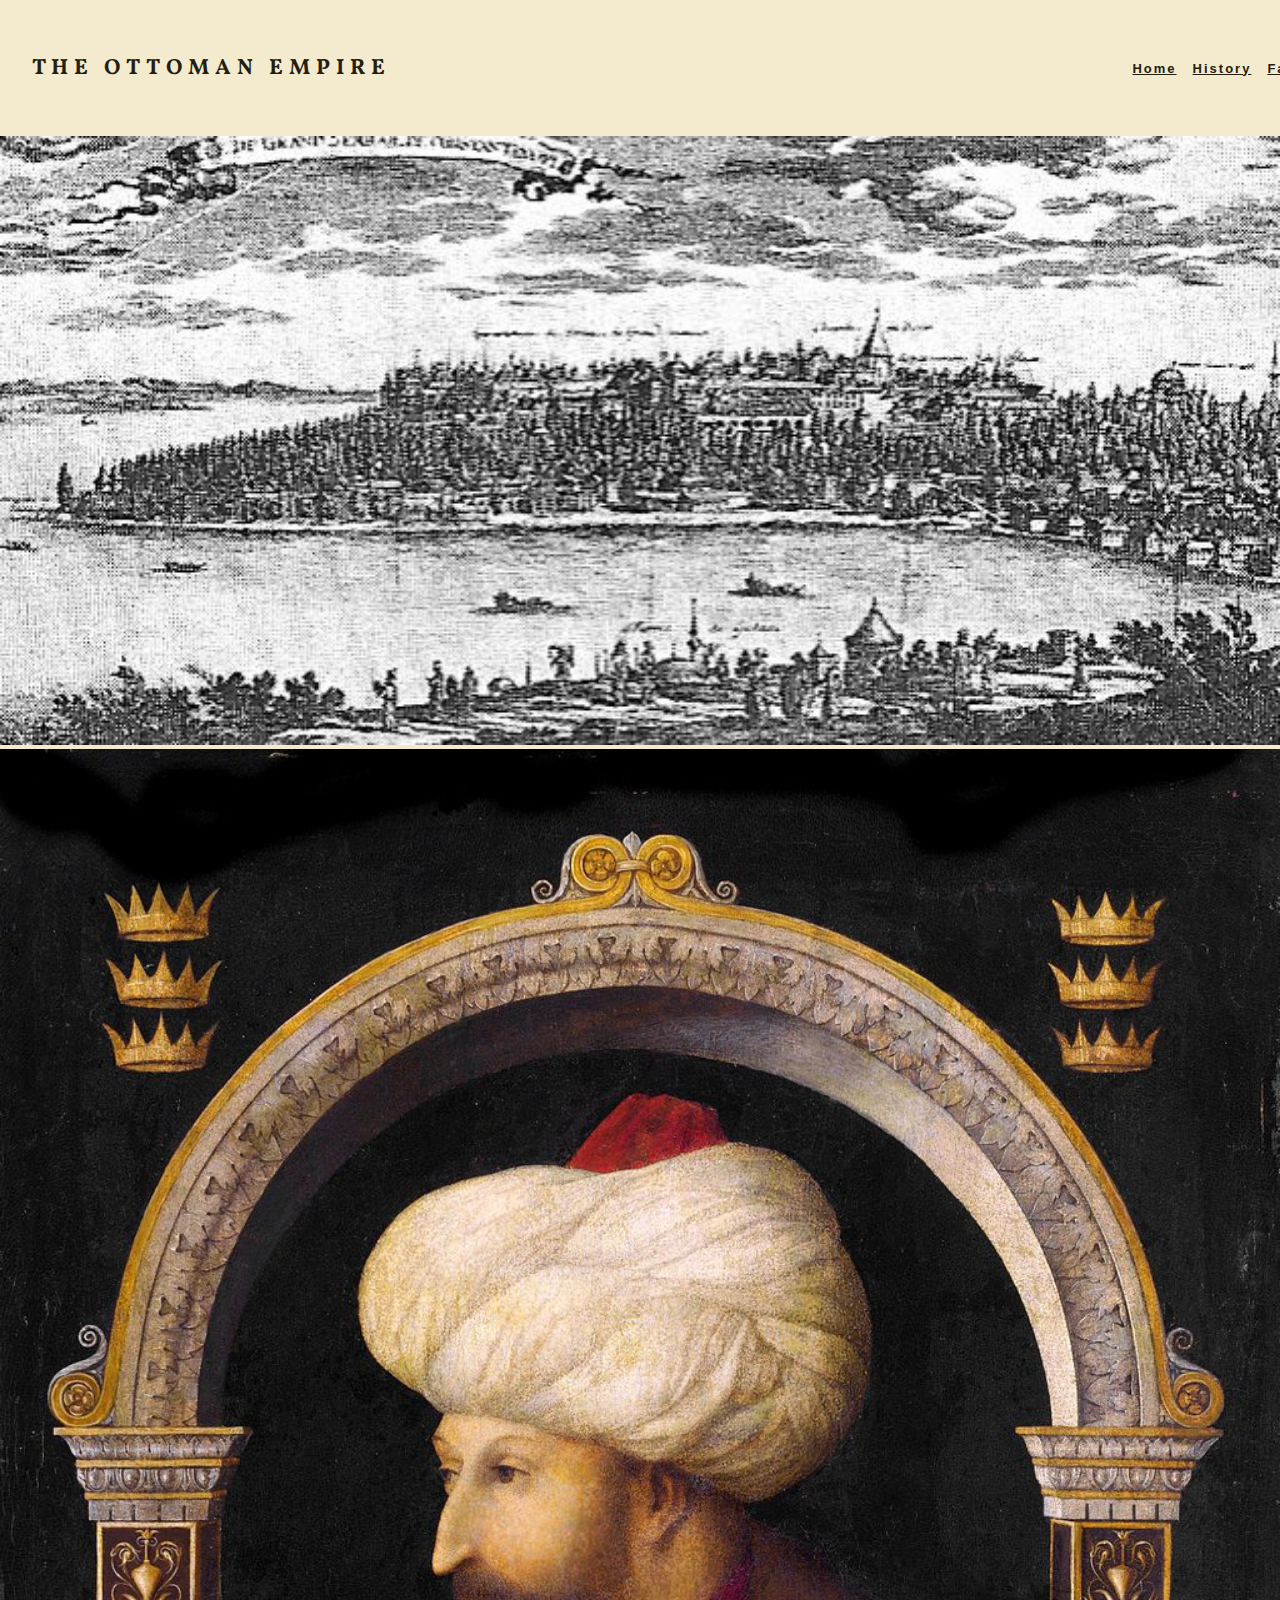
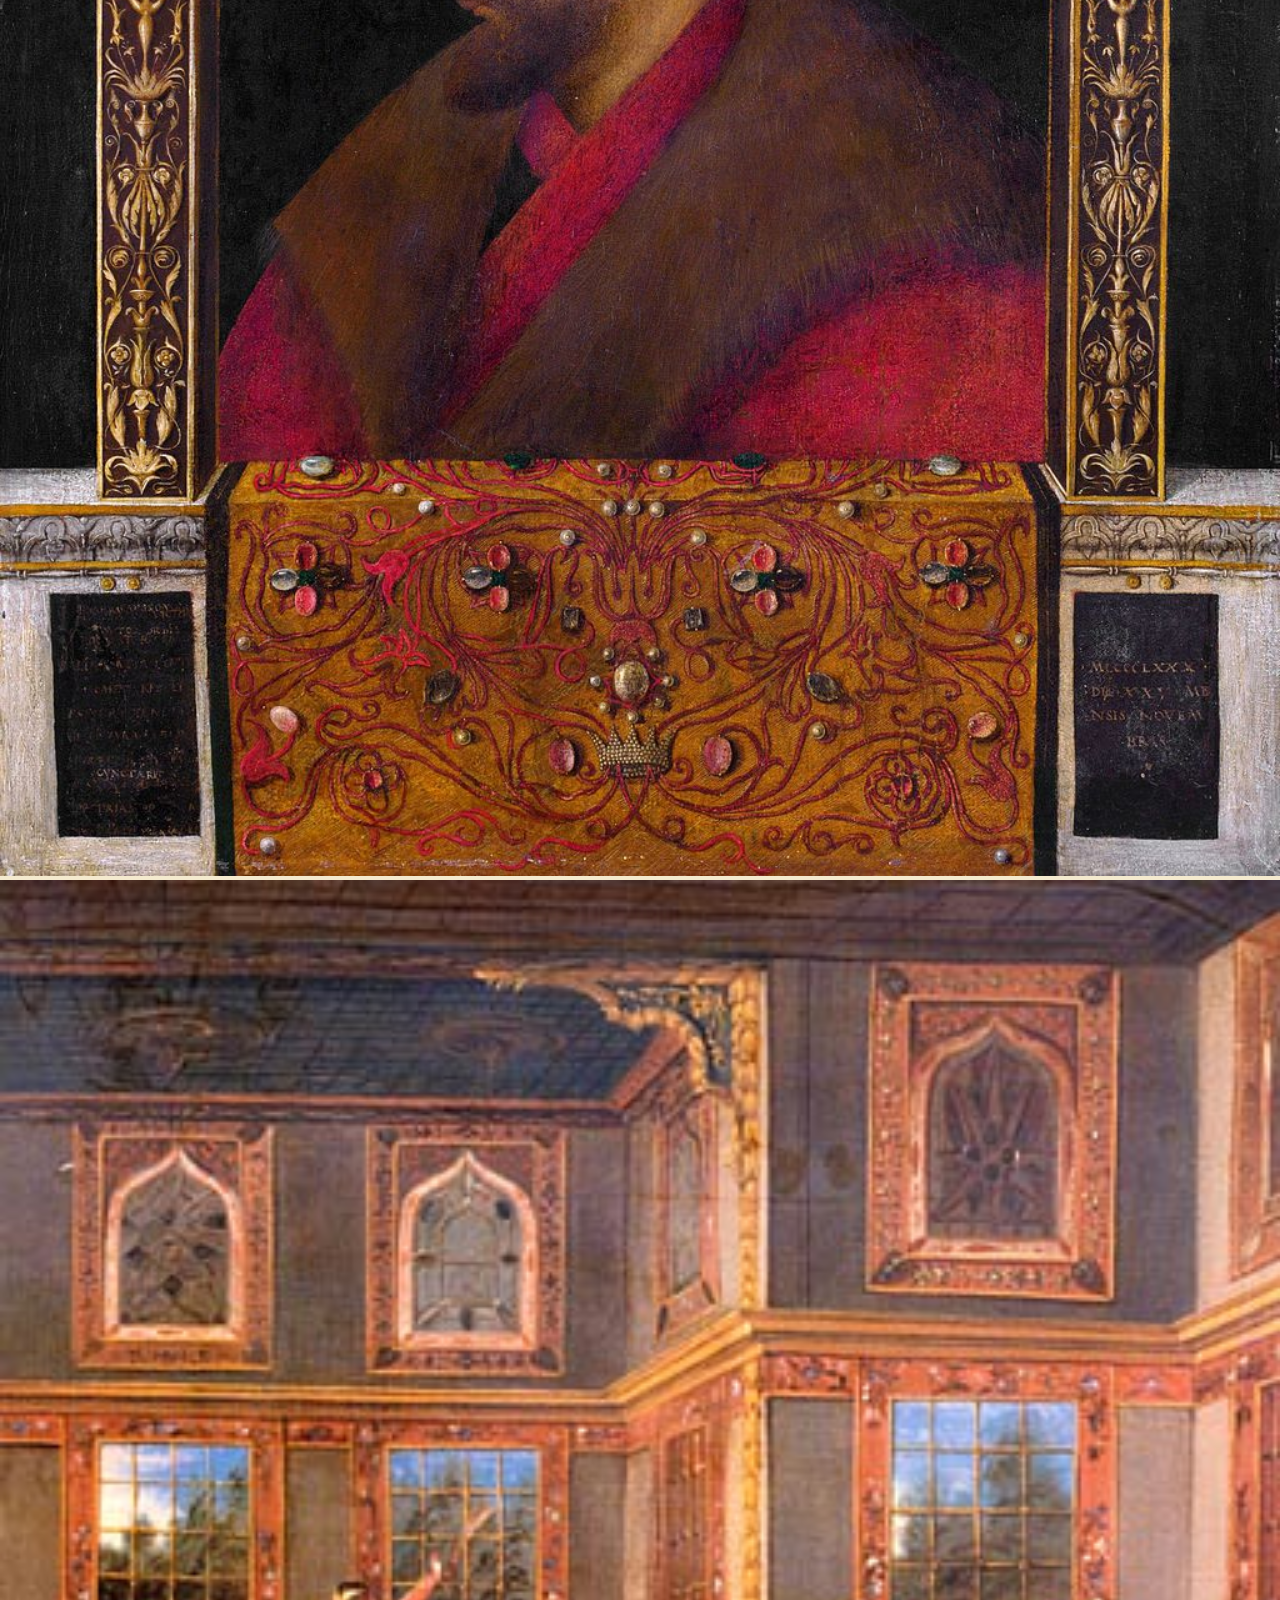
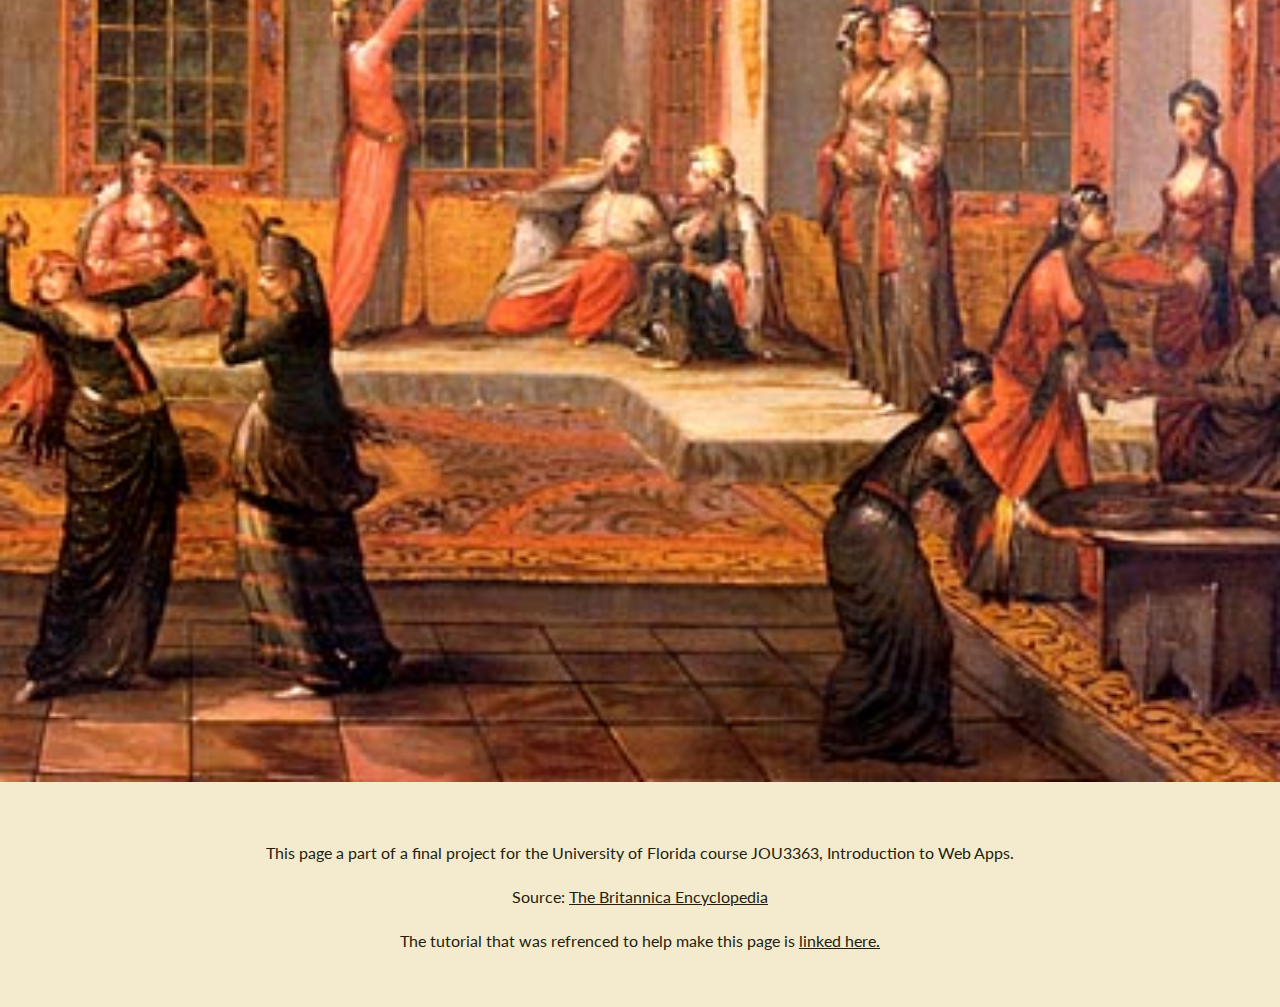
==== Facts.html @ 52ddac36 "Version 1.0 Done" ====
<!DOCTYPE html>
<html lang="en">
<head>
    <meta charset="UTF-8">
    <meta name="viewport" content="width=device-width, initial-scale=1.0">
    <title> Some Fun Facts </title>
    <link rel="shortcut icon" href="/dcode/assets/favicon.ico" type="image/x-icon">
    <link rel="preconnect" href="https://fonts.gstatic.com">
    <link href="https://fonts.googleapis.com/css2?family=Vollkorn&display=swap" rel="stylesheet">
    <link rel="preconnect" href="https://fonts.gstatic.com">
    <link href="https://fonts.googleapis.com/css2?family=Lato&display=swap" rel="stylesheet">
    <link rel="stylesheet" href="Some-Fun-Facts/Facts.css">
</head>

<body>

<header>
    <div class="logo">
      <h4>The Ottoman Empire</h4>
    </div>
    <nav>
         <ul>
               <li>
                 <a href="homeindex.html">Home</a>
               </li>
               <li>
                 <a href="timeline.html">History</a>
               </li>
               <li>
                 <a href="facts.html">Facts</a>
               </li>
        </ul>
   </nav>
</header>

    <div class="image">
      <img class="image__img" src="Some-Fun-Facts/Ottoman-Race.jpg" alt="A race for life">
      <div class= "image__overlay">
        <h2 style="font-size:5vw;">  Death Race </h2>
        <p style="font-size:2vw;"> In the Ottoman Empire, the Sultans head gardener, known as the
          <i>bostancı basha</i>, doubled as his executioner. When high-ranking
          officials, such as the sultan’s vizier, were sentenced to death, the
          <i>bostancı basha</i> would personally deal with the execution. Toward the end of the
          sultans’ rule, a curious custom arose. The man who was convicted and
          the <i>bostancı basha</i> would compete in a race of life or death. If the
          official being executed could make it from the Topkapi Palace to the
          Fish Market Gates before the <i>bostancı basha</i>, he was allowed to live.
          However, more often than not, the <i>bostancı basha</i> would win, and the
          convicted contestant would be executed and his body thrown into the
          sea.</p>
          <p style="font-size:2vw;"> <a href="https://www.smithsonianmag.com/history/the-ottoman-empires-life-or-death-race-164064882/">The Topkapi Palace</a>, Jacqueline Moen</p>
       </div>

    </div>

    <div class="image">
      <img class="image__img" src="Some-Fun-Facts/Mehmed-II.jpg" alt="Mehmed II">
      <div class= "image__overlay">
        <h2 style="font-size:5vw;"> The Law of Fratricide </h2>
        <p style="font-size:2vw;"> The Ottoman Empire's sultans did not practice primogeniture, where the eldest son inherits everything. Often, various brothers and family members related to the sultan claimed the throne and murdered their male relatives for power. When Mehmed the Conqueror took the throne, he had the vast majority of his male relatives executed, including his infant brother. Later, he formalized a long-standing practice by issuing his notoriously brutal law know as The Law of Fratricide. The law read, "The majority of legists have declared that those of my illustrious children and grandchildren who shall ascend the throne shall have the right to execute their brothers."</p>
          <p style="font-size:2vw;">  <a href="https://commons.wikimedia.org/wiki/File:Gentile_Bellini_003.jpg">Gentile Bellini</a>, Public domain, via Wikimedia Commons</p>
       </div>

    </div>

    <div class="image">
      <img class="image__img" src="Some-Fun-Facts/Imperial-Harem.jpg" alt="Mehmed II">
      <div class= "image__overlay">
        <h2 style="font-size:5vw;"> The Imperial Harem </h2>
        <p style="font-size:2vw;"> In the Topkapi Palace there was the Imperial Harem. The harem was made of up women who were mostly either bought or abducted and they surved the sultan. The women organized into a hierarchy that was established based on their individual skills and the amount of attention the sultan gave them. While some women hardly saw the sultan, other women managed to gain his favor, and as a result, they gained influence. The most sought after titles were the <i> haseki </i>, the sultans favorite concubine, and the <i> valide sultan </i>, the mother of the sultan. Often the <i> haseki </i> would become the <i> valide sultan </i>.
          <p style="font-size:2vw;"> <a href="https://commons.wikimedia.org/wiki/File:Jean-Baptiste_van_Mour_010.jpg">Jean Baptiste Vanmour</a>, Public domain, via Wikimedia Commons</p>
       </div>

    </div>

    <footer>
      <p>This page a part of a final project for the University of Florida course JOU3363, Introduction to Web Apps.</p>
      <p> Source: <a href="https://www.britannica.com"> The Britannica Encyclopedia</a></p>
      <p>The tutorial that was refrenced to help make this page is <a href="https://www.w3schools.com/howto/howto_css_image_text.asp"> linked here.</a></p>
    </footer>


</body>
</html>
---- Some-Fun-Facts/Facts.css ----
* {
  margin: 0;
  padding: 0;
  box-sizing: border-box;
}
html {
  font-family: "";
}

header{
  background:#F4EACE;
  color:#000;
  padding: 2rem;
  margin: 0;
  margin-bottom: 0rem;
  display: flex;
  justify-content: space-between;
  align-items: center;
  font-family: 'Vollkorn', serif;
}

body {
  background-color:#F4EACE;
}

nav{
    display: flex;
    justify-content: space-around;
    align-items:center;
    min-height: 8vh;
    background color: #5D4954;
    font-family: 'Lato', sans-sans-serif;
  }

.logo{
  color: #231E0D;
  text-transform: uppercase;
  letter-spacing: 6px;
  font-size: 22px;
}
nav ul {
    display:flex;
    background-color: none;
    justify-content: space-around;
    width: 35%;
}

nav ul{
    color: #231E0D;
    text-decoration: none;
    letter-spacing: 2px;
    font-weight: bold;
    font-size: 13px;
}

nav ul li{
    list-style: none;
    color:#231E0D;
    text-decoration: none;
    font-family: sans-serif;
    margin: 0;
    margin-left: 1rem;
}

footer {
      background:#F4EACE;
      color:#231E0D;
      padding: 2rem;
      margin: 0;
      margin-bottom: 0rem;
      text-align: center;
}

a:link {
  color: #231E0D
}
a:visited {
  color: #231E0D
}

.image{
    position: relative;
    width: responsive;
}

.image__img{
  width: 100%;
  z-index: 0;
}
.image__overlay{
  position:absolute;
  top:0;
  left:0;
  width:100%;
  height:100%;
  background:rgba(0, 0, 0, 0.4);
  color: #ffffff;
  font-family: 'Lato', sans-serif;
  display: flex;
  flex-direction: column;
  align-items: center;
  justify-content: center;
  opacity: 0;
  transition: opacity 0.5s;
}

.image__overlay{
  transform: translateY(0px);
  transition: transform 0.25s;
}

.image__overlay:hover{
  opacity:1;
}

.image__overlay:hover > * {
  transform: translateY(0);

}

.image__title{
  font-family: 'Vollkorn', serif;
  font-size: 2em;
  font-weight: bold;
}

h2 {
  font-family: 'Vollkorn', serif;
  margin-top: 50px;
  margin-bottom: 15px;
  margin-right: 50px;
  margin-left: 50px;
}

p {
  font-family: 'Lato', sans-serif;
  margin-top: 25px;
  margin-bottom: 25px;
  margin-right: 25px;
  margin-left: 25px;
}

@media screen and (min-width: 601px) {
  div.example {
    font-size: 30px;
  }
}

@media screen and (max-width: 600px) {
  div.example {
    font-size: 15px;
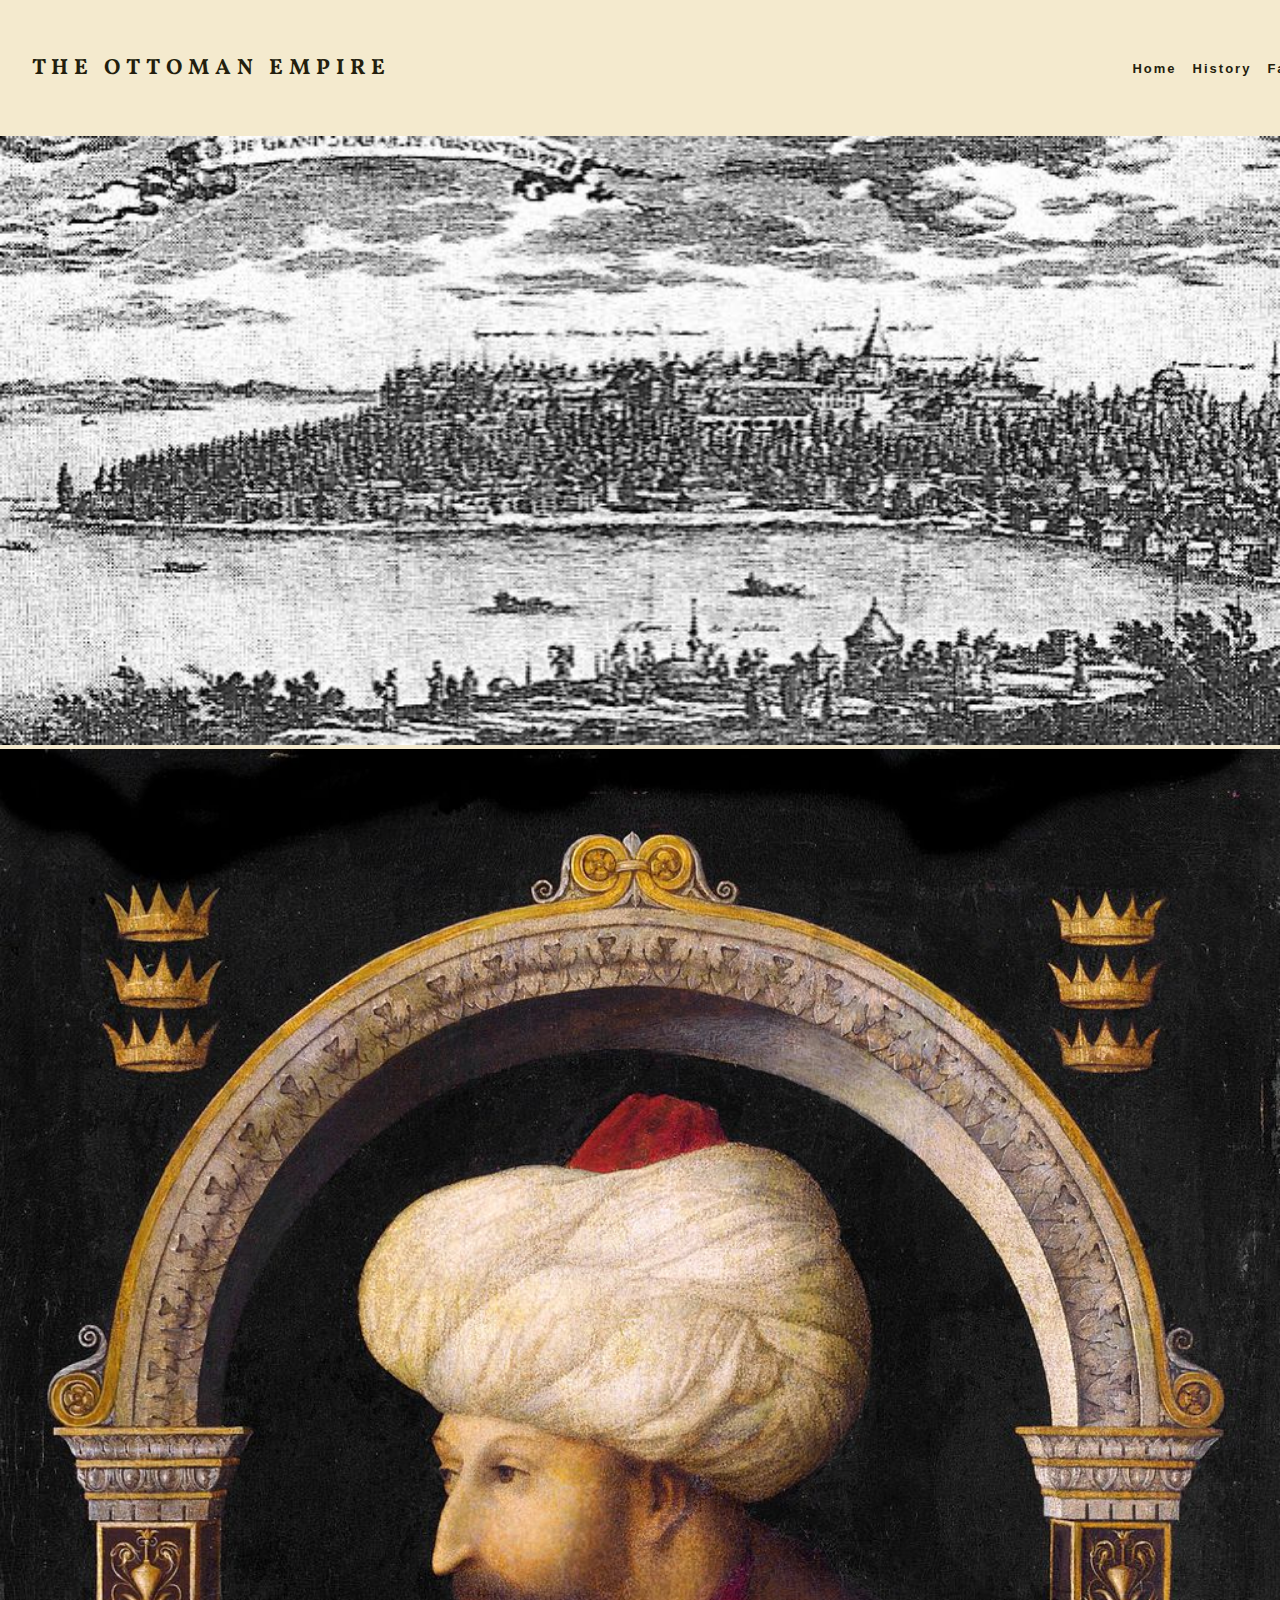
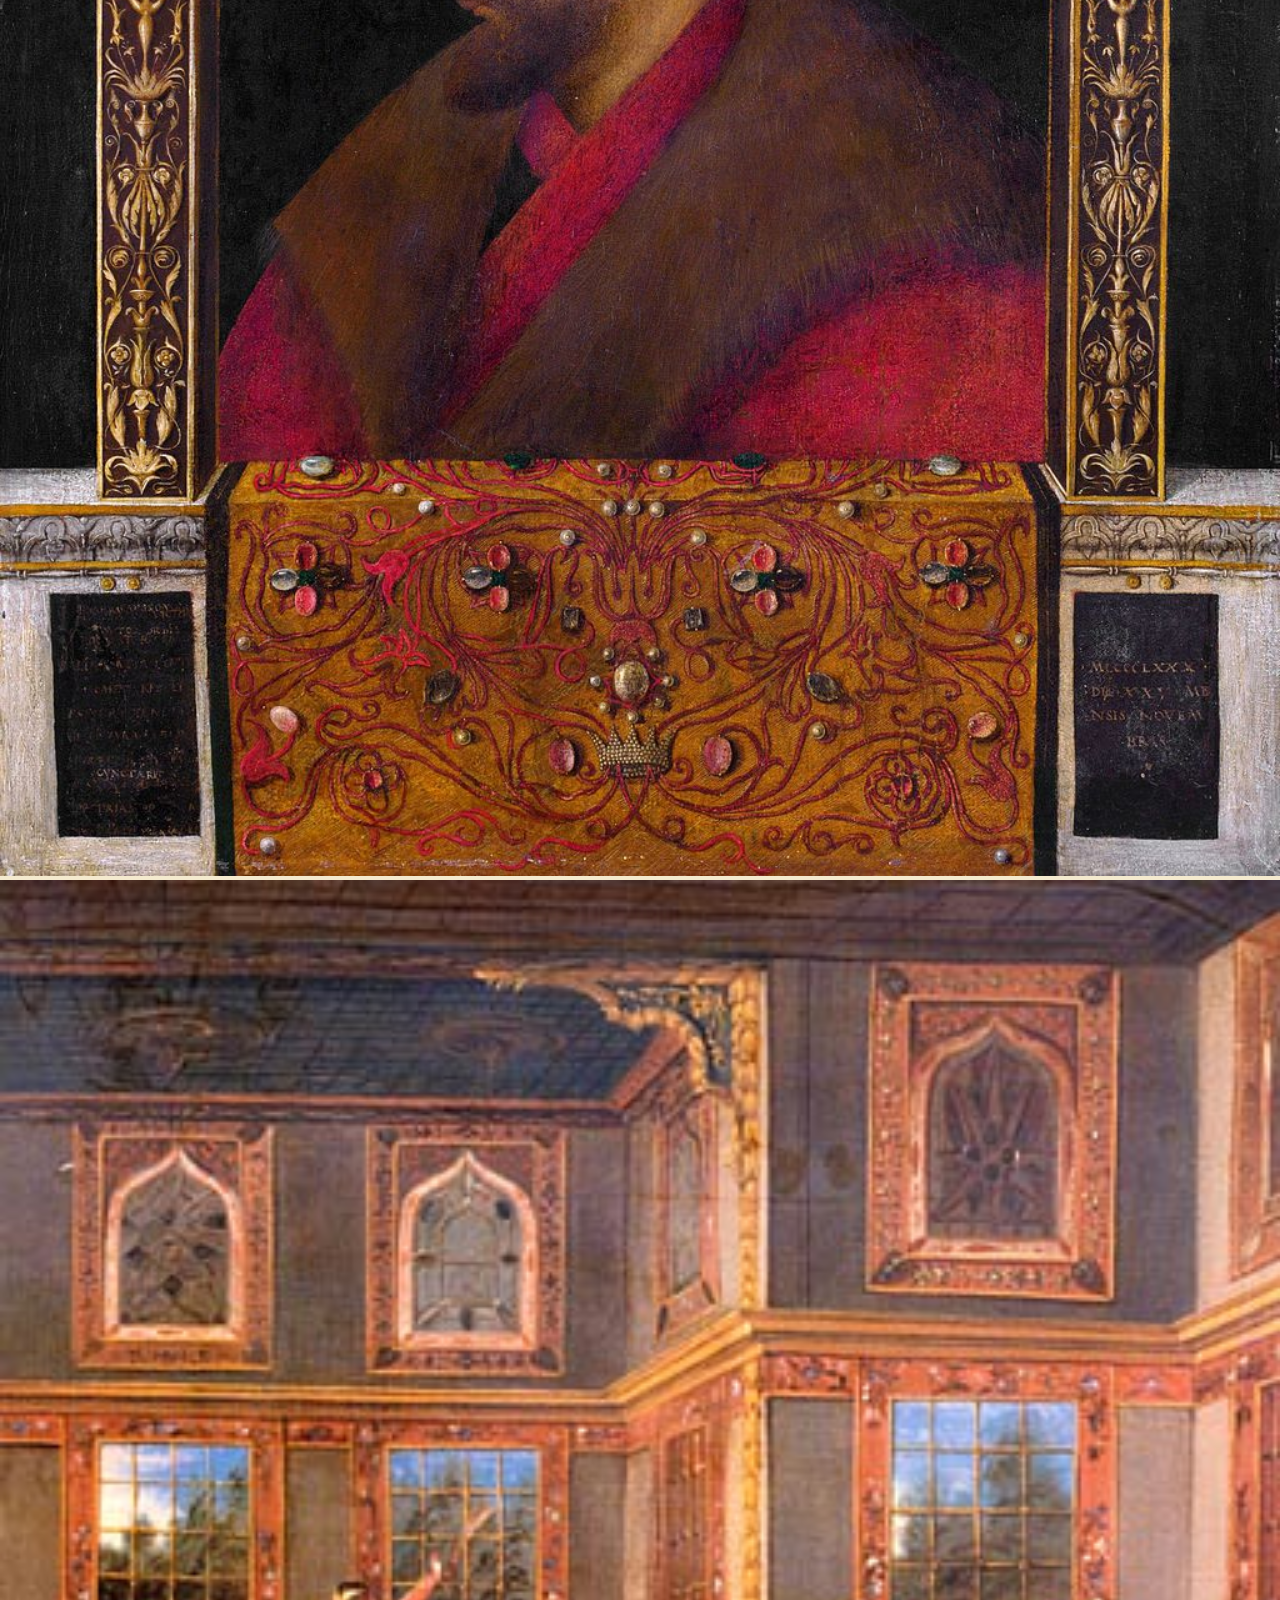
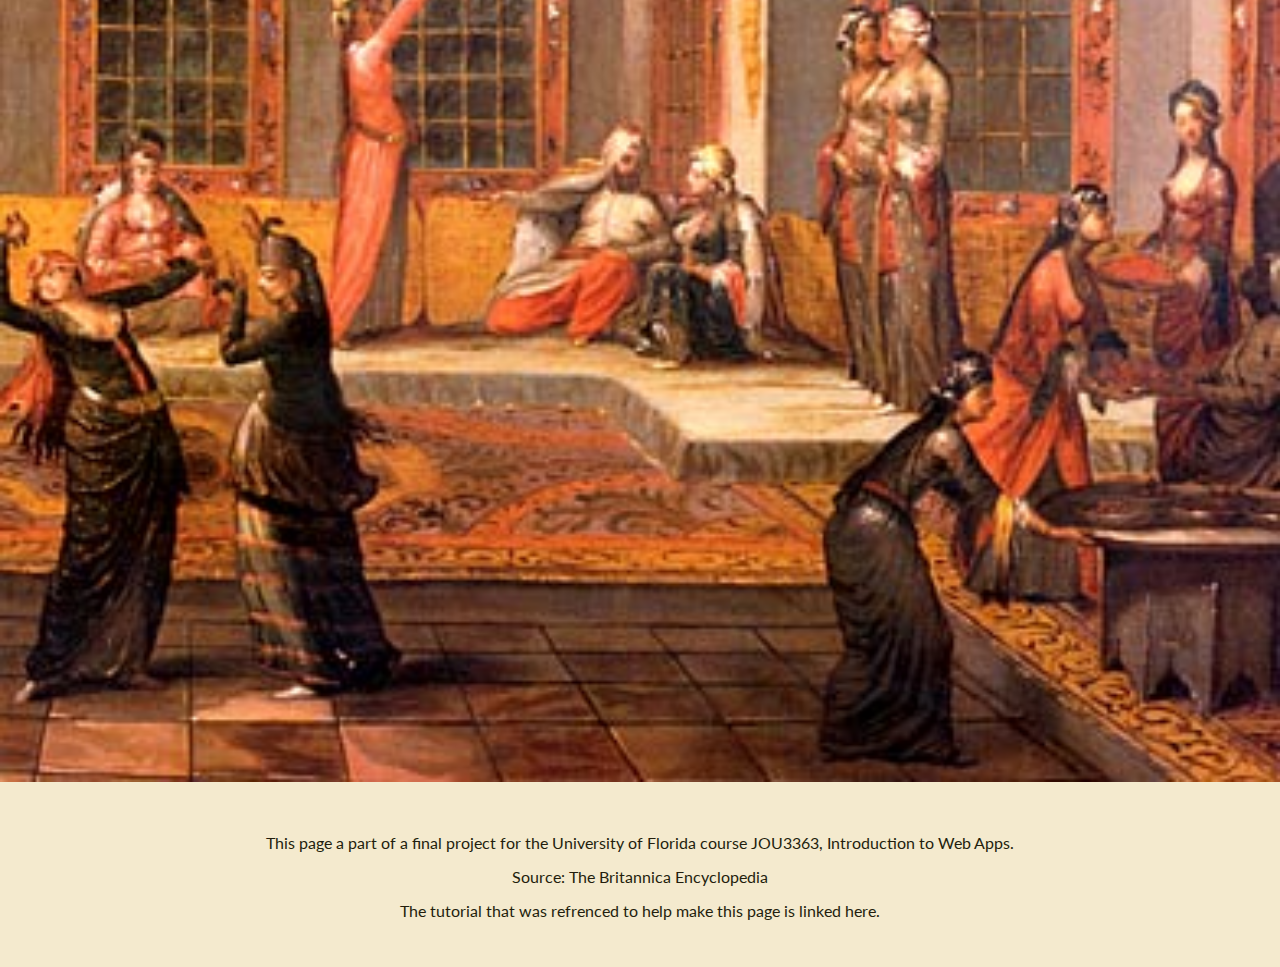
==== commit cbaa60ad: "Done V2" ====
--- a/Facts.html
+++ b/Facts.html
@@ -48,7 +48,7 @@
           However, more often than not, the <i>bostancı basha</i> would win, and the
           convicted contestant would be executed and his body thrown into the
           sea.</p>
-          <p style="font-size:2vw;"> <a href="https://www.smithsonianmag.com/history/the-ottoman-empires-life-or-death-race-164064882/">The Topkapi Palace</a>, Jacqueline Moen</p>
+          <h5> <a href="https://www.smithsonianmag.com/history/the-ottoman-empires-life-or-death-race-164064882/">The Topkapi Palace</a>, Jacqueline Moen</h5>
        </div>
 
     </div>
@@ -58,7 +58,7 @@
       <div class= "image__overlay">
         <h2 style="font-size:5vw;"> The Law of Fratricide </h2>
         <p style="font-size:2vw;"> The Ottoman Empire's sultans did not practice primogeniture, where the eldest son inherits everything. Often, various brothers and family members related to the sultan claimed the throne and murdered their male relatives for power. When Mehmed the Conqueror took the throne, he had the vast majority of his male relatives executed, including his infant brother. Later, he formalized a long-standing practice by issuing his notoriously brutal law know as The Law of Fratricide. The law read, "The majority of legists have declared that those of my illustrious children and grandchildren who shall ascend the throne shall have the right to execute their brothers."</p>
-          <p style="font-size:2vw;">  <a href="https://commons.wikimedia.org/wiki/File:Gentile_Bellini_003.jpg">Gentile Bellini</a>, Public domain, via Wikimedia Commons</p>
+          <h5> <a href="https://commons.wikimedia.org/wiki/File:Gentile_Bellini_003.jpg">Gentile Bellini</a>, Public domain, via Wikimedia Commons</h5>
        </div>
 
     </div>
@@ -68,7 +68,7 @@
       <div class= "image__overlay">
         <h2 style="font-size:5vw;"> The Imperial Harem </h2>
         <p style="font-size:2vw;"> In the Topkapi Palace there was the Imperial Harem. The harem was made of up women who were mostly either bought or abducted and they surved the sultan. The women organized into a hierarchy that was established based on their individual skills and the amount of attention the sultan gave them. While some women hardly saw the sultan, other women managed to gain his favor, and as a result, they gained influence. The most sought after titles were the <i> haseki </i>, the sultans favorite concubine, and the <i> valide sultan </i>, the mother of the sultan. Often the <i> haseki </i> would become the <i> valide sultan </i>.
-          <p style="font-size:2vw;"> <a href="https://commons.wikimedia.org/wiki/File:Jean-Baptiste_van_Mour_010.jpg">Jean Baptiste Vanmour</a>, Public domain, via Wikimedia Commons</p>
+          <h5> <a href="https://commons.wikimedia.org/wiki/File:Jean-Baptiste_van_Mour_010.jpg">Jean Baptiste Vanmour</a>, Public domain, via Wikimedia Commons</h5>
        </div>
 
     </div>
--- a/Some-Fun-Facts/Facts.css
+++ b/Some-Fun-Facts/Facts.css
@@ -28,7 +28,6 @@
     justify-content: space-around;
     align-items:center;
     min-height: 8vh;
-    background color: #5D4954;
     font-family: 'Lato', sans-sans-serif;
   }
 
@@ -40,7 +39,6 @@
 }
 nav ul {
     display:flex;
-    background-color: none;
     justify-content: space-around;
     width: 35%;
 }
@@ -71,16 +69,22 @@
       text-align: center;
 }
 
+h5 {
+  font-size: 12px;
+
+}
+
 a:link {
-  color: #231E0D
+  color: #231E0D;
+  text-decoration:none;
 }
 a:visited {
-  color: #231E0D
+  color: #231E0D;
+  text-decoration:none;
 }
 
 .image{
     position: relative;
-    width: responsive;
 }
 
 .image__img{
@@ -126,7 +130,7 @@
 
 h2 {
   font-family: 'Vollkorn', serif;
-  margin-top: 50px;
+  margin-top: 15px;
   margin-bottom: 15px;
   margin-right: 50px;
   margin-left: 50px;
@@ -134,11 +138,13 @@
 
 p {
   font-family: 'Lato', sans-serif;
-  margin-top: 25px;
-  margin-bottom: 25px;
+  margin-top: 15px;
+  margin-bottom: 15px;
   margin-right: 25px;
   margin-left: 25px;
 }
+
+
 
 @media screen and (min-width: 601px) {
   div.example {
@@ -149,3 +155,5 @@
 @media screen and (max-width: 600px) {
   div.example {
     font-size: 15px;
+}
+}
